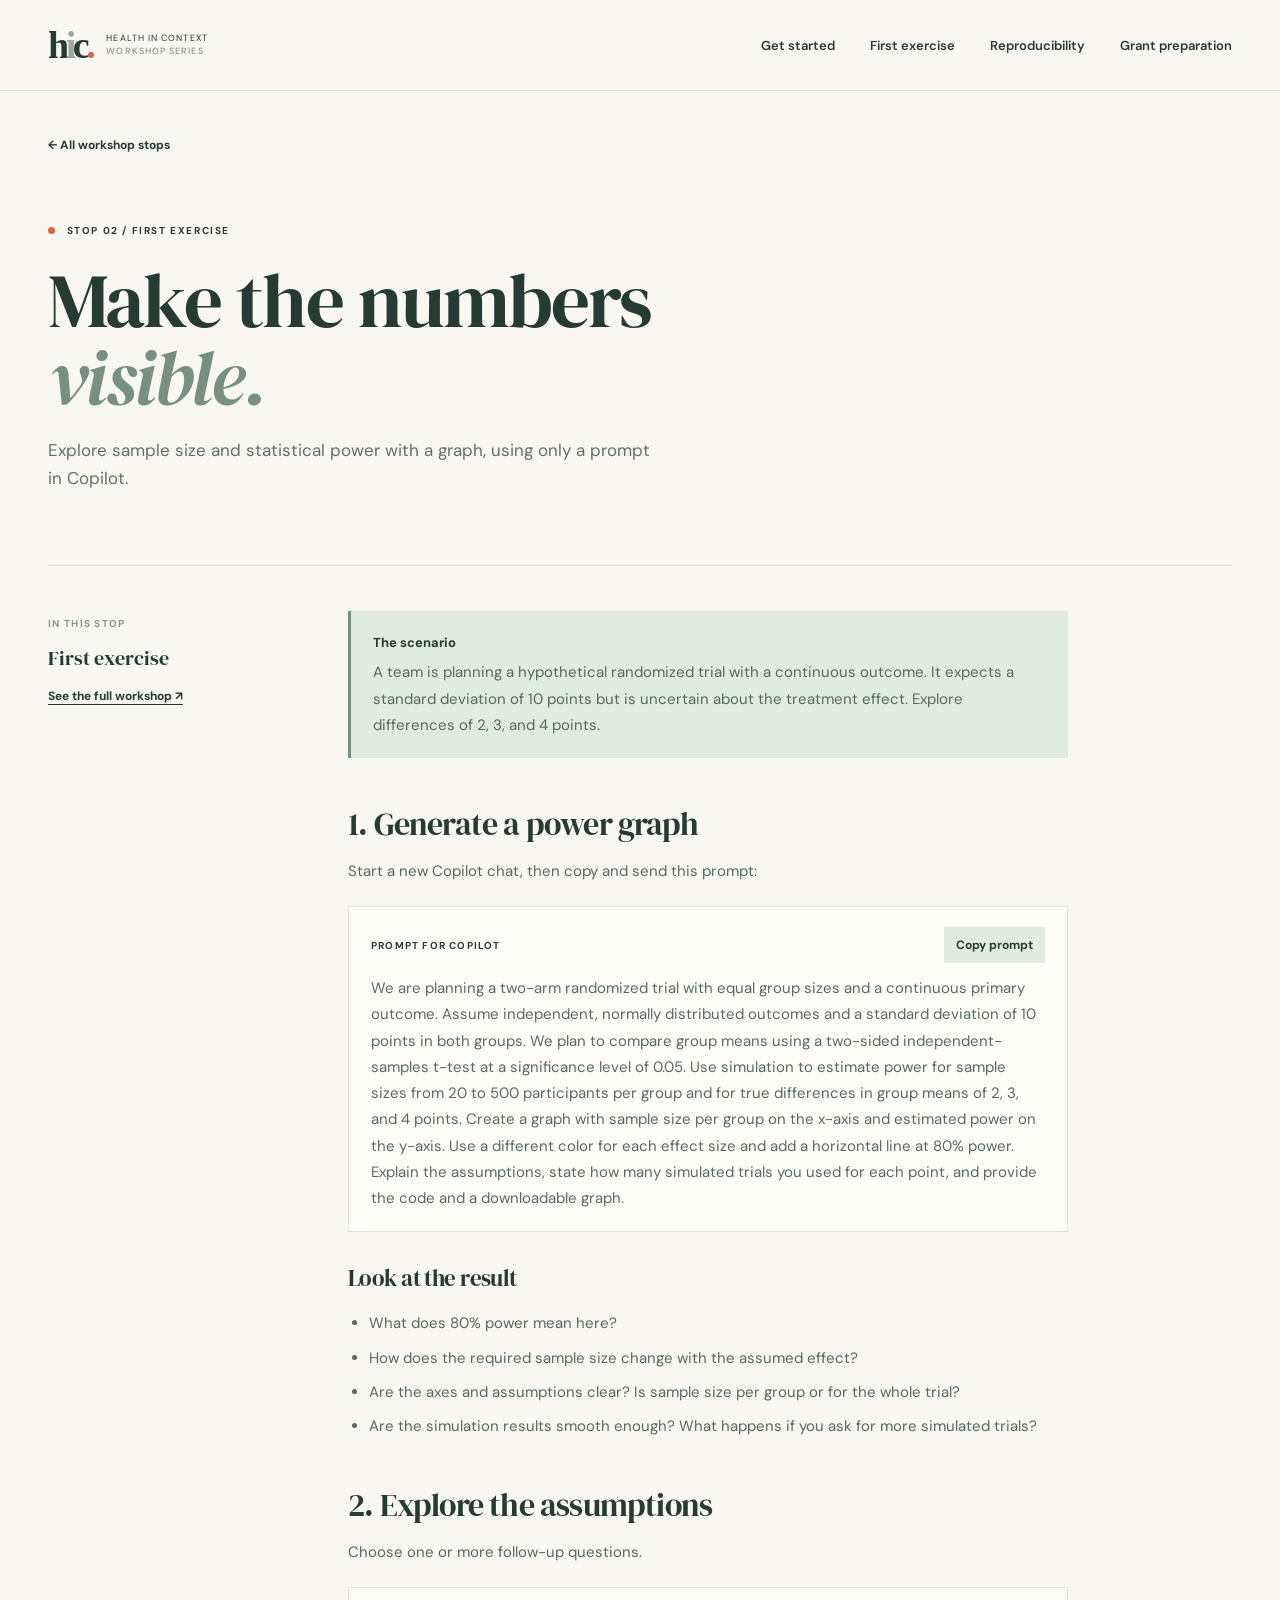
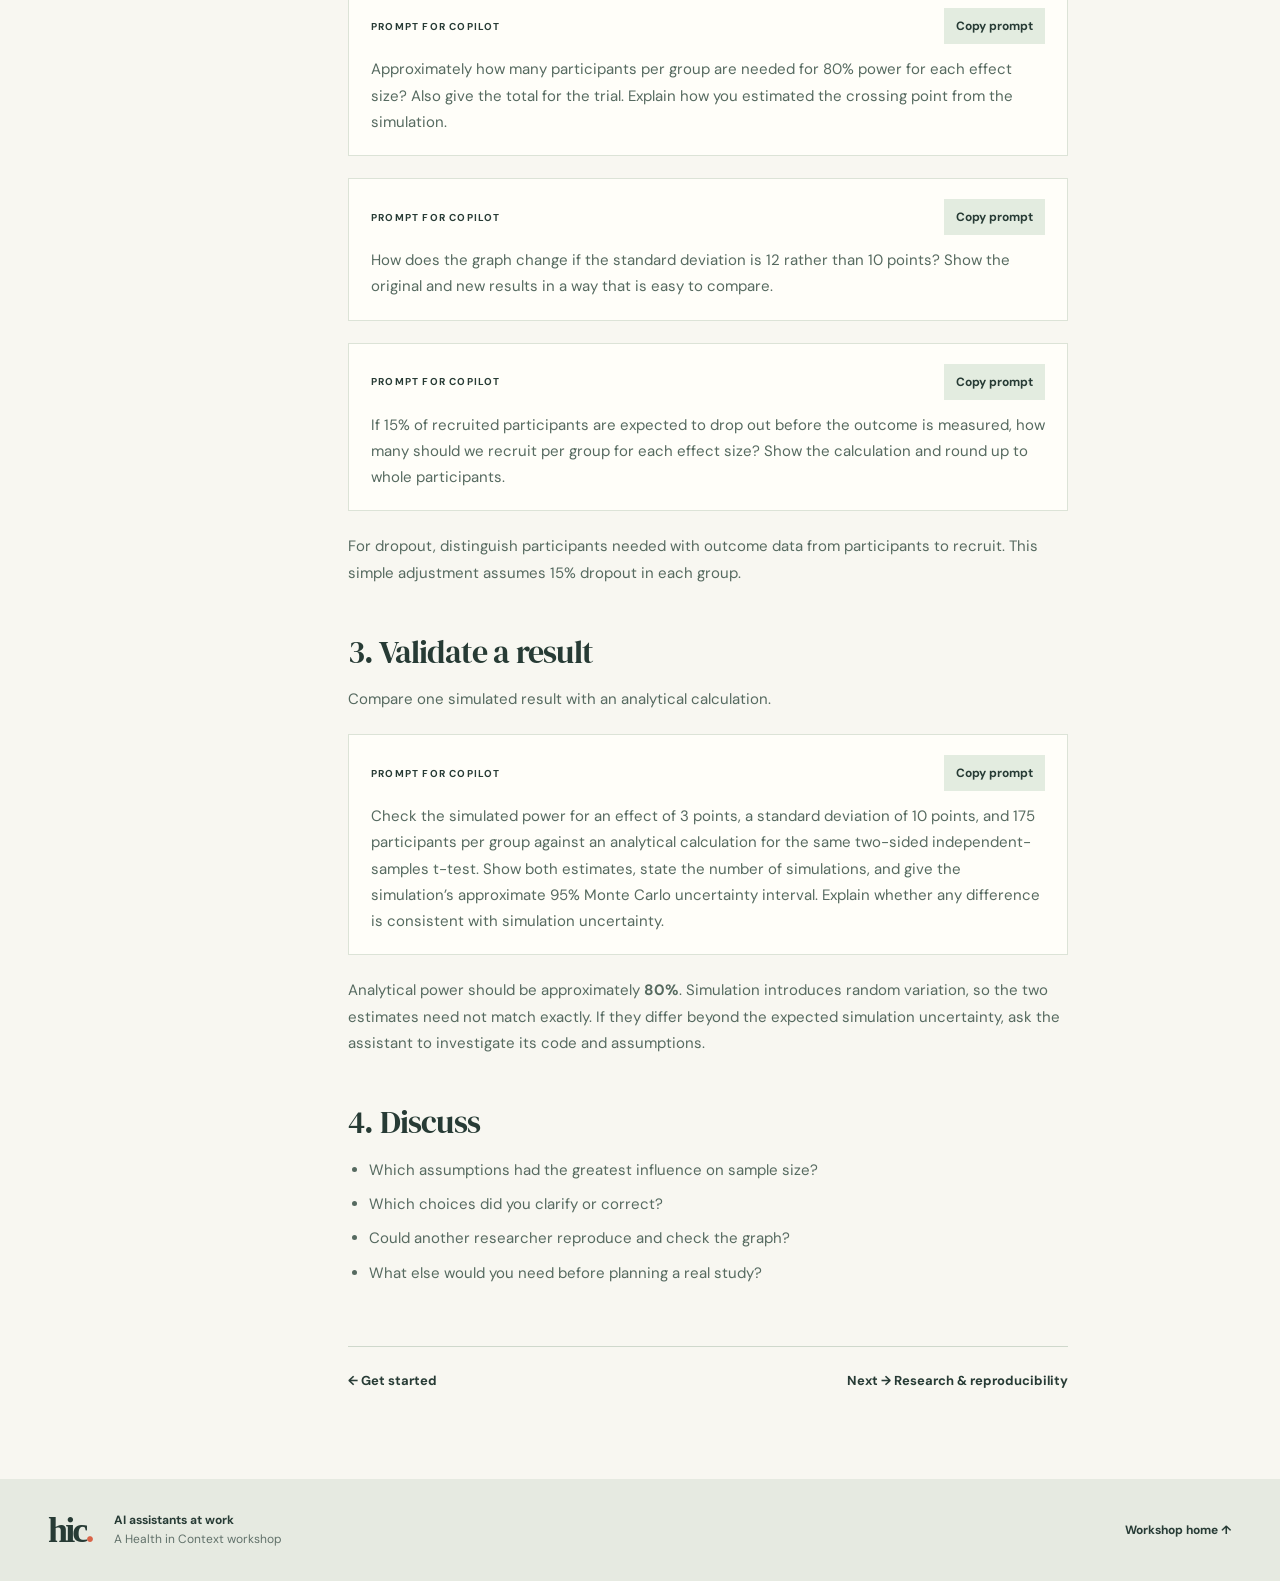
==== docs/first-exercise.html @ f4c0f3a9 "Add workshop participant website" ====
<!doctype html><html lang="en"><head><meta charset="utf-8"><meta name="viewport" content="width=device-width, initial-scale=1"><title>First exercise · AI assistants at work</title><link rel="stylesheet" href="style.css"><script src="script.js" defer></script></head><body>
<header class="topbar"><a class="brand" href="index.html"><span class="brand-mark">h<span>i</span>c<span class="brand-dot">.</span></span><span>HEALTH IN CONTEXT<br><b>WORKSHOP SERIES</b></span></a><nav aria-label="Workshop navigation"><a href="start.html">Get started</a><a href="first-exercise.html">First exercise</a><a href="reproducibility.html">Reproducibility</a><a href="grant.html">Grant preparation</a></nav></header>
<main class="page-main wrap"><a class="back-link" href="index.html#exercises">← All workshop stops</a><div class="page-hero"><p class="eyebrow"><span class="status-dot"></span> STOP 02 / FIRST EXERCISE</p><h1>Make the numbers<br><em>visible.</em></h1><p>Explore sample size and statistical power with a graph, using only a prompt in Copilot.</p></div><div class="page-layout"><aside class="page-aside"><span>IN THIS STOP</span><p>First exercise</p><a href="index.html#exercises">See the full workshop ↗</a></aside><div class="page-content"><div class="tip"><strong>The scenario</strong><p>A team is planning a hypothetical randomized trial with a continuous outcome. It expects a standard deviation of 10 points but is uncertain about the treatment effect. Explore differences of 2, 3, and 4 points.</p></div><h2>1. Generate a power graph</h2><p>Start a new Copilot chat, then copy and send this prompt:</p><div class="prompt-box"><div class="prompt-head"><span>PROMPT FOR COPILOT</span><button type="button" class="copy-prompt">Copy prompt</button></div><p class="prompt-text">We are planning a two-arm randomized trial with equal group sizes and a continuous primary outcome. Assume independent, normally distributed outcomes and a standard deviation of 10 points in both groups. We plan to compare group means using a two-sided independent-samples t-test at a significance level of 0.05. Use simulation to estimate power for sample sizes from 20 to 500 participants per group and for true differences in group means of 2, 3, and 4 points. Create a graph with sample size per group on the x-axis and estimated power on the y-axis. Use a different color for each effect size and add a horizontal line at 80% power. Explain the assumptions, state how many simulated trials you used for each point, and provide the code and a downloadable graph.</p><span class="copy-status sr-only" aria-live="polite"></span></div><h3>Look at the result</h3><ul><li>What does 80% power mean here?</li><li>How does the required sample size change with the assumed effect?</li><li>Are the axes and assumptions clear? Is sample size per group or for the whole trial?</li><li>Are the simulation results smooth enough? What happens if you ask for more simulated trials?</li></ul><h2>2. Explore the assumptions</h2><p>Choose one or more follow-up questions.</p><div class="prompt-box"><div class="prompt-head"><span>PROMPT FOR COPILOT</span><button type="button" class="copy-prompt">Copy prompt</button></div><p class="prompt-text">Approximately how many participants per group are needed for 80% power for each effect size? Also give the total for the trial. Explain how you estimated the crossing point from the simulation.</p><span class="copy-status sr-only" aria-live="polite"></span></div><div class="prompt-box"><div class="prompt-head"><span>PROMPT FOR COPILOT</span><button type="button" class="copy-prompt">Copy prompt</button></div><p class="prompt-text">How does the graph change if the standard deviation is 12 rather than 10 points? Show the original and new results in a way that is easy to compare.</p><span class="copy-status sr-only" aria-live="polite"></span></div><div class="prompt-box"><div class="prompt-head"><span>PROMPT FOR COPILOT</span><button type="button" class="copy-prompt">Copy prompt</button></div><p class="prompt-text">If 15% of recruited participants are expected to drop out before the outcome is measured, how many should we recruit per group for each effect size? Show the calculation and round up to whole participants.</p><span class="copy-status sr-only" aria-live="polite"></span></div><p>For dropout, distinguish participants needed with outcome data from participants to recruit. This simple adjustment assumes 15% dropout in each group.</p><h2>3. Validate a result</h2><p>Compare one simulated result with an analytical calculation.</p><div class="prompt-box"><div class="prompt-head"><span>PROMPT FOR COPILOT</span><button type="button" class="copy-prompt">Copy prompt</button></div><p class="prompt-text">Check the simulated power for an effect of 3 points, a standard deviation of 10 points, and 175 participants per group against an analytical calculation for the same two-sided independent-samples t-test. Show both estimates, state the number of simulations, and give the simulation’s approximate 95% Monte Carlo uncertainty interval. Explain whether any difference is consistent with simulation uncertainty.</p><span class="copy-status sr-only" aria-live="polite"></span></div><p>Analytical power should be approximately <strong>80%</strong>. Simulation introduces random variation, so the two estimates need not match exactly. If they differ beyond the expected simulation uncertainty, ask the assistant to investigate its code and assumptions.</p><h2>4. Discuss</h2><ul><li>Which assumptions had the greatest influence on sample size?</li><li>Which choices did you clarify or correct?</li><li>Could another researcher reproduce and check the graph?</li><li>What else would you need before planning a real study?</li></ul><nav class="page-navigation" aria-label="Workshop stops"><a href="start.html">← Get started</a><a href="reproducibility.html">Next → Research & reproducibility</a></nav></div></div></main><footer><div class="wrap footer-inner"><span class="footer-brand">hic<span>.</span></span><p>AI assistants at work<br><span>A Health in Context workshop</span></p><a href="index.html">Workshop home ↑</a></div></footer></body></html>
---- docs/style.css ----
@import url('https://fonts.googleapis.com/css2?family=DM+Sans:wght@400;500;600;700&family=DM+Serif+Display:ital@0;1&display=swap');
:root{--ink:#273b35;--paper:#f8f7f1;--accent:#d96448;--muted:#61716a}*{box-sizing:border-box}html{scroll-behavior:smooth}body{margin:0;background:var(--paper);color:var(--ink);font-family:'DM Sans',sans-serif;font-size:16px}a{color:inherit}h1,h2,h3,p{margin-top:0}h1,h2,h3{font-family:'DM Serif Display',Georgia,serif;font-weight:400;letter-spacing:-.025em}em{font-weight:400}h2{font-size:clamp(2.7rem,5vw,4.7rem);line-height:1.02;margin-bottom:0}.wrap{max-width:1280px;padding-left:48px;padding-right:48px;margin:auto}.topbar{height:91px;display:flex;align-items:center;justify-content:space-between;padding:0 48px;border-bottom:1px solid #e3e6dc;max-width:1440px;margin:auto}.brand{text-decoration:none;display:flex;align-items:center;gap:14px;font-size:9px;line-height:1.5;letter-spacing:.12em}.brand b{font-weight:500;color:#87918b}.brand-mark{font:bold 38px Georgia,serif;letter-spacing:-.09em}.brand-mark span:first-child{color:#98a999}.brand-dot,.footer-brand span{color:var(--accent)}nav{display:flex;align-items:center;gap:35px}nav a{text-decoration:none;font-size:13px;font-weight:600}nav .nav-action{background:var(--ink);color:white;padding:14px 18px;border-radius:3px}.nav-action span{margin-left:12px}.hero{min-height:585px;display:grid;grid-template-columns:1.05fr .95fr;align-items:center;gap:40px;padding-top:55px;padding-bottom:65px}.eyebrow{font-size:10px;font-weight:700;letter-spacing:.16em;margin-bottom:25px}.status-dot{display:inline-block;width:7px;height:7px;border-radius:50%;background:var(--accent);margin-right:8px}.hero h1{font-size:clamp(4rem,6.4vw,6.4rem);line-height:.99;margin-bottom:25px}.hero h1 em,.section-heading h2 em,.guide-title h2 em,.closing h2 em{color:#789081}.hero-description{max-width:470px;color:#62736b;line-height:1.75;font-size:16px}.hero-actions{display:flex;align-items:center;gap:27px;margin-top:32px}.button{text-decoration:none;display:inline-flex;gap:35px;align-items:center;padding:17px 21px;font-size:13px;font-weight:700;border-radius:3px}.primary{background:var(--accent);color:white}.text-link{font-size:13px;font-weight:700;text-decoration:none}.hero-art{height:430px;position:relative;background:#e5e9dd;border-radius:48% 48% 46% 46%;overflow:hidden}.art-orbit{position:absolute;border:1px solid #bdcabc;border-radius:50%;inset:35px}.orbit-two{inset:70px}.art-card{position:absolute;background:#fbfaf4;box-shadow:0 16px 30px #5167591c;border:1px solid #e2e7dc;border-radius:5px;padding:19px 22px}.art-card span{display:block;color:#a0a9a0;font-size:9px;font-weight:700;letter-spacing:.12em;margin-bottom:14px}.art-card b{font-size:15px}.card-top{width:235px;top:62px;left:14%;transform:rotate(-6deg)}.art-line{height:6px;background:#e9ece3;width:90%;margin-top:14px;border-radius:6px}.art-line.short{width:58%;margin-top:7px}.card-bottom{width:265px;bottom:48px;right:12%;transform:rotate(5deg)}.mini-chart{height:95px;margin-bottom:12px;border-bottom:1px solid #d5ddd3;position:relative;display:flex;justify-content:space-between}.mini-chart i{height:100%;border-left:1px solid #e8ece5}.mini-chart svg{position:absolute;inset:0;width:100%;height:100%}.art-spark{position:absolute;font-size:58px;color:var(--accent);right:19%;top:35px}.art-caption{position:absolute;left:9%;bottom:43px;font-size:9px;line-height:1.6;letter-spacing:.12em;font-weight:700;color:#768b7b}.journey{background:#30493f;color:#f6f6ee}.journey-inner{display:grid;grid-template-columns:1fr 1fr;gap:80px;padding-top:60px;padding-bottom:65px}.light{color:#b7cab9}.journey h2{font-size:3.5rem}.journey h2 em{color:#b7cab9}.journey-inner>div+div>p{font-size:17px;line-height:1.65;max-width:530px;color:#e0e8df}.steps{display:flex;gap:25px;border-top:1px solid #708378;padding-top:20px;margin-top:25px;flex-wrap:wrap}.steps span{font-size:11px;color:#e0e8df}.steps b{color:#e7a390;margin-right:6px}.exercises{padding-top:100px;padding-bottom:110px}.section-heading{display:flex;justify-content:space-between;align-items:end;gap:40px;margin-bottom:45px}.section-heading>p{max-width:370px;line-height:1.7;color:var(--muted);font-size:14px;margin-bottom:5px}.cards{display:grid;grid-template-columns:repeat(4,1fr);gap:14px}.topic-card{min-height:335px;padding:22px;text-decoration:none;display:flex;flex-direction:column;transition:transform .2s}.topic-card:hover{transform:translateY(-5px)}.card-cream{background:#ebe8d8}.card-peach{background:#f3dfd4}.card-green{background:#dce8d9}.card-blue{background:#dbe7e6}.card-meta{display:flex;justify-content:space-between;font-size:9px;font-weight:700;letter-spacing:.11em}.card-icon{font-size:37px;color:#d2694d;margin-top:32px;height:47px}.topic-card h3{font-size:31px;line-height:1.05;margin:12px 0}.topic-card p{font-size:13px;line-height:1.6;color:#52645c;max-width:215px}.card-link{font-size:12px;font-weight:700;margin-top:auto;padding-top:16px;border-top:1px solid #859c8b70;display:flex;justify-content:space-between}.guide{background:#efefe7;padding:95px 0}.guide-title{margin-bottom:55px}.guide-title>p:last-child{color:var(--muted);line-height:1.7;margin-top:18px}.guide-row{display:grid;grid-template-columns:1fr 2fr;gap:40px;border-top:1px solid #cfd8cc;padding:38px 0;scroll-margin-top:20px}.row-number{font:36px 'DM Serif Display',Georgia,serif;color:#d16d50}.row-number span{font:700 10px 'DM Sans',sans-serif;letter-spacing:.13em;color:#74837b;margin-left:15px}.guide-row h3{font-size:30px;margin-bottom:12px}.guide-row p{max-width:710px;line-height:1.7;color:#566a60;font-size:15px}.inline-action{font-size:13px;font-weight:700;text-underline-offset:5px}.prompt-box{background:#fffef9;border:1px solid #dce3d7;padding:20px 22px;margin:22px 0}.prompt-head{display:flex;justify-content:space-between;align-items:center;gap:10px;margin-bottom:12px}.prompt-head span{font-size:10px;letter-spacing:.12em;font-weight:700}.prompt-head button{font:700 12px 'DM Sans',sans-serif;color:var(--ink);background:#e3ece0;border:0;padding:10px 12px;cursor:pointer}.prompt-box p{font-size:13px;line-height:1.7;margin:0}.note{font-size:12px!important;margin:20px 0 0}.closing{padding-top:100px;padding-bottom:100px;display:grid;grid-template-columns:auto 1.3fr 1fr auto;align-items:center;gap:35px}.closing-star{font-size:65px;color:var(--accent)}.closing h2{font-size:3.2rem}.closing>p{color:var(--muted);font-size:14px;line-height:1.7;max-width:300px;margin:0}.dark{background:var(--ink);color:white;white-space:nowrap}footer{background:#e6eae1}.footer-inner{display:flex;align-items:center;gap:22px;padding-top:30px;padding-bottom:30px}.footer-brand{font:bold 36px Georgia,serif;letter-spacing:-.08em}.footer-inner p{font-size:12px;font-weight:700;line-height:1.6;margin:0}.footer-inner p span{font-weight:400;color:var(--muted)}.footer-inner>a{margin-left:auto;font-size:12px;font-weight:700;text-decoration:none}.sr-only{position:absolute;width:1px;height:1px;padding:0;margin:-1px;overflow:hidden;clip:rect(0,0,0,0);white-space:nowrap;border:0}a:focus-visible,button:focus-visible{outline:3px solid #bd5138;outline-offset:4px}@media(max-width:900px){.hero{grid-template-columns:1fr 1fr}.cards{grid-template-columns:repeat(2,1fr)}.closing{grid-template-columns:auto 1fr 1fr}.closing .button{grid-column:2}.hero-art{height:370px}.journey-inner{gap:30px}}@media(max-width:650px){.wrap{padding-left:22px;padding-right:22px}.topbar{padding:0 22px;height:75px}nav{gap:12px}nav a:not(.nav-action){display:none}.hero{grid-template-columns:1fr;padding-top:55px;gap:35px}.hero h1{font-size:3.7rem}.hero-art{height:330px}.journey-inner{grid-template-columns:1fr;gap:25px}.journey h2{font-size:3rem}.section-heading{display:block}.section-heading>p{margin-top:20px}.exercises{padding-top:75px;padding-bottom:75px}.cards{grid-template-columns:1fr 1fr}.topic-card{padding:17px;min-height:300px}.topic-card h3{font-size:25px}.guide{padding:70px 0}.guide-row{grid-template-columns:1fr;gap:15px}.closing{grid-template-columns:auto 1fr;padding-top:70px;padding-bottom:70px}.closing>p,.closing .button{grid-column:2}.footer-inner{flex-wrap:wrap}.footer-inner>a{margin-left:0;width:100%}}
.page-main{padding-top:42px;padding-bottom:90px}.back-link{font-size:12px;font-weight:700;text-decoration:none}.page-hero{padding:70px 0 55px;max-width:850px}.page-hero h1{font-size:clamp(3.7rem,6vw,6rem);line-height:1;margin-bottom:20px}.page-hero h1 em{color:#789081}.page-hero>p:last-child{font-size:17px;line-height:1.7;color:var(--muted);max-width:620px}.page-layout{display:grid;grid-template-columns:220px minmax(0,720px);gap:80px;border-top:1px solid #d6ded3;padding-top:45px}.page-aside span{font-size:10px;font-weight:700;letter-spacing:.13em;color:#87978b}.page-aside p{font-family:'DM Serif Display',Georgia,serif;font-size:20px;margin:12px 0}.page-aside a{font-size:12px;font-weight:700;text-underline-offset:4px}.page-content h2{font-size:32px;line-height:1.15;margin:48px 0 15px}.page-content h2:first-child{margin-top:0}.page-content h3{font-size:23px;margin:30px 0 10px}.page-content p,.page-content li{color:#566a60;font-size:15px;line-height:1.75}.page-content li{margin-bottom:8px}.page-content ul{padding-left:21px}.tip{background:#e1ebe0;border-left:3px solid #789081;padding:20px 22px;margin:0 0 30px}.tip strong{font-size:13px}.tip p{margin:7px 0 0}.downloads{display:grid;gap:9px;margin:24px 0}.download{display:flex;justify-content:space-between;align-items:center;gap:15px;padding:17px 19px;background:#fffef9;border:1px solid #dce3d7;text-decoration:none}.download:hover{border-color:#789081}.download strong{display:block;font-size:14px}.download small{display:block;margin-top:5px;font-size:12px;color:#6d7b72}.download>span:last-child{font-size:20px;color:#d16d50}.page-navigation{display:flex;justify-content:space-between;gap:20px;border-top:1px solid #cfd8cc;padding-top:25px;margin-top:60px}.page-navigation a{font-size:13px;font-weight:700;text-decoration:none}.page-content code{background:#e8ece4;padding:2px 4px}@media(max-width:650px){.page-hero{padding:55px 0 40px}.page-hero h1{font-size:3.5rem}.page-layout{grid-template-columns:1fr;gap:28px}.page-aside{border-bottom:1px solid #d6ded3;padding-bottom:20px}.page-main{padding-bottom:65px}}
@media(max-width:650px){.topbar{height:auto;min-height:75px;flex-wrap:wrap;gap:12px;padding-top:16px;padding-bottom:14px}.topbar nav{width:100%;display:flex;gap:15px;overflow-x:auto;padding-bottom:3px}.topbar nav a:not(.nav-action){display:block;white-space:nowrap;font-size:12px}.hero{padding-bottom:45px}.exercises{padding-top:40px}}
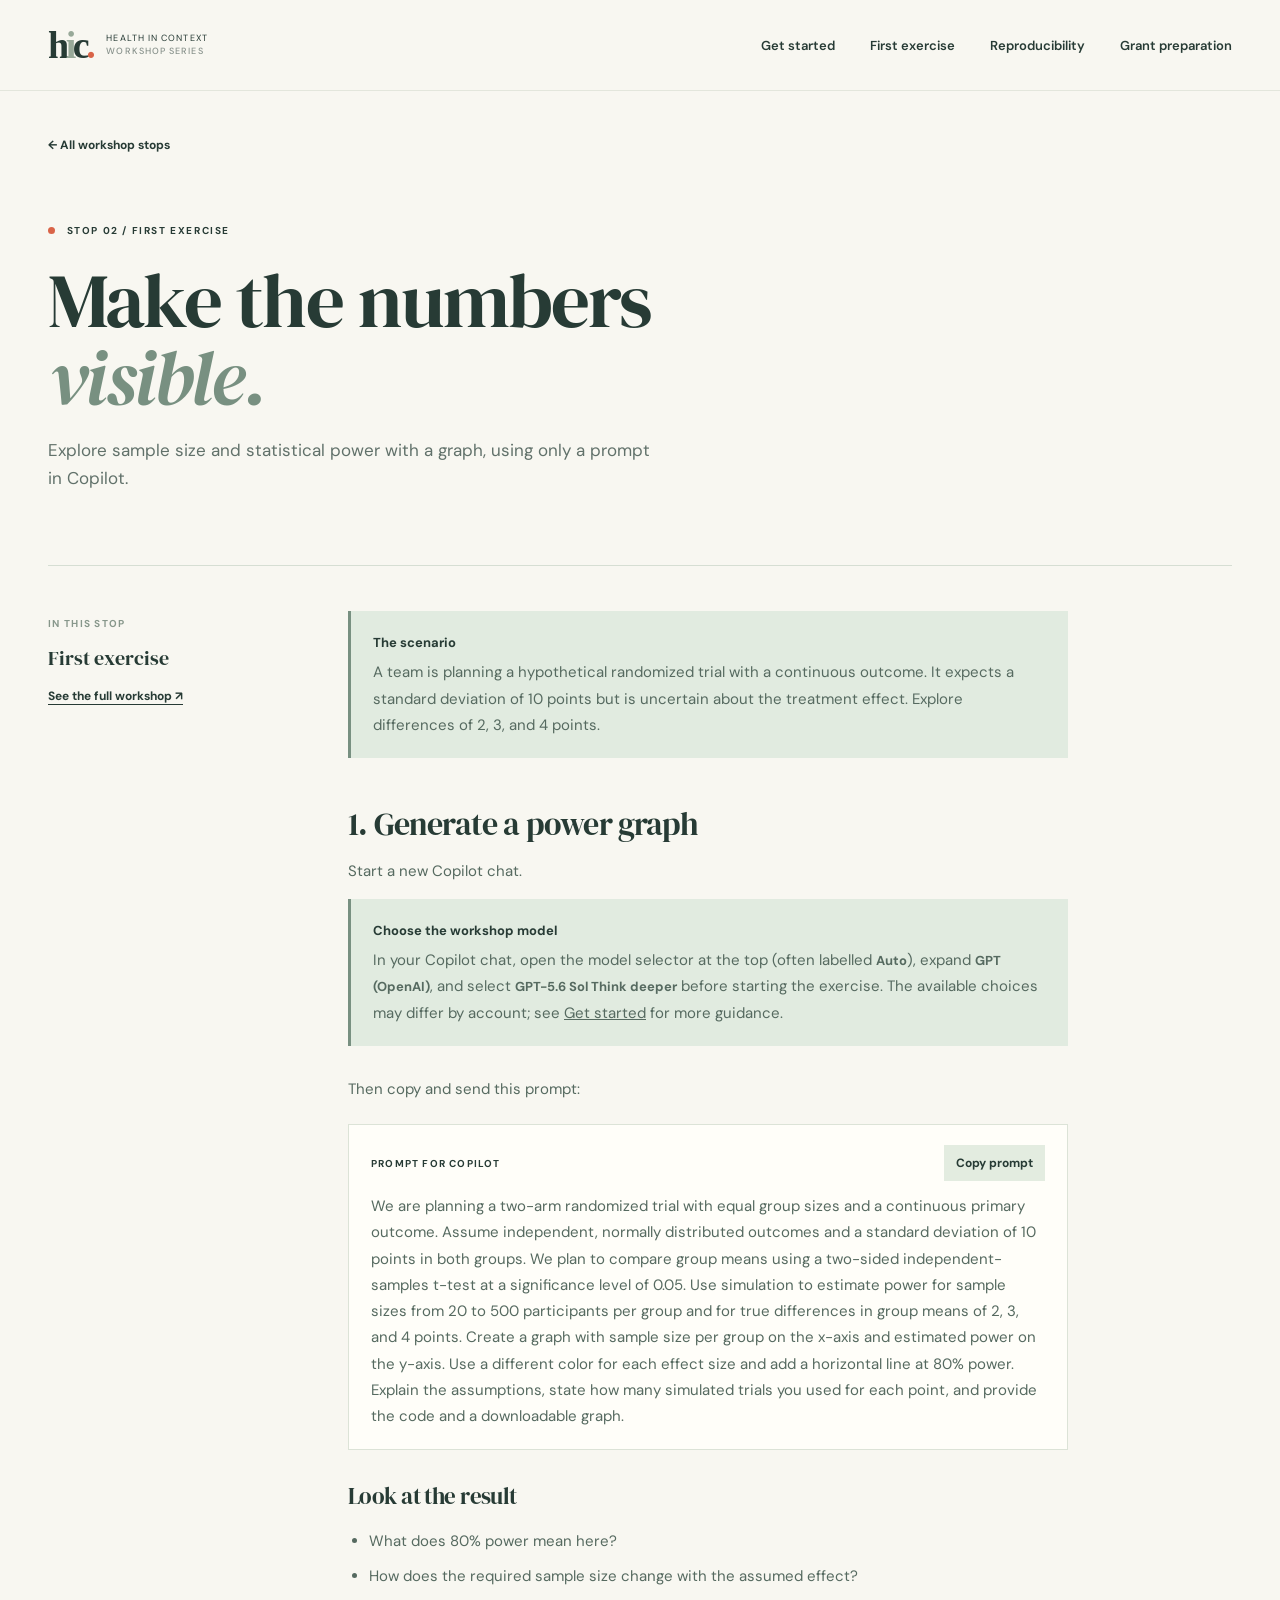
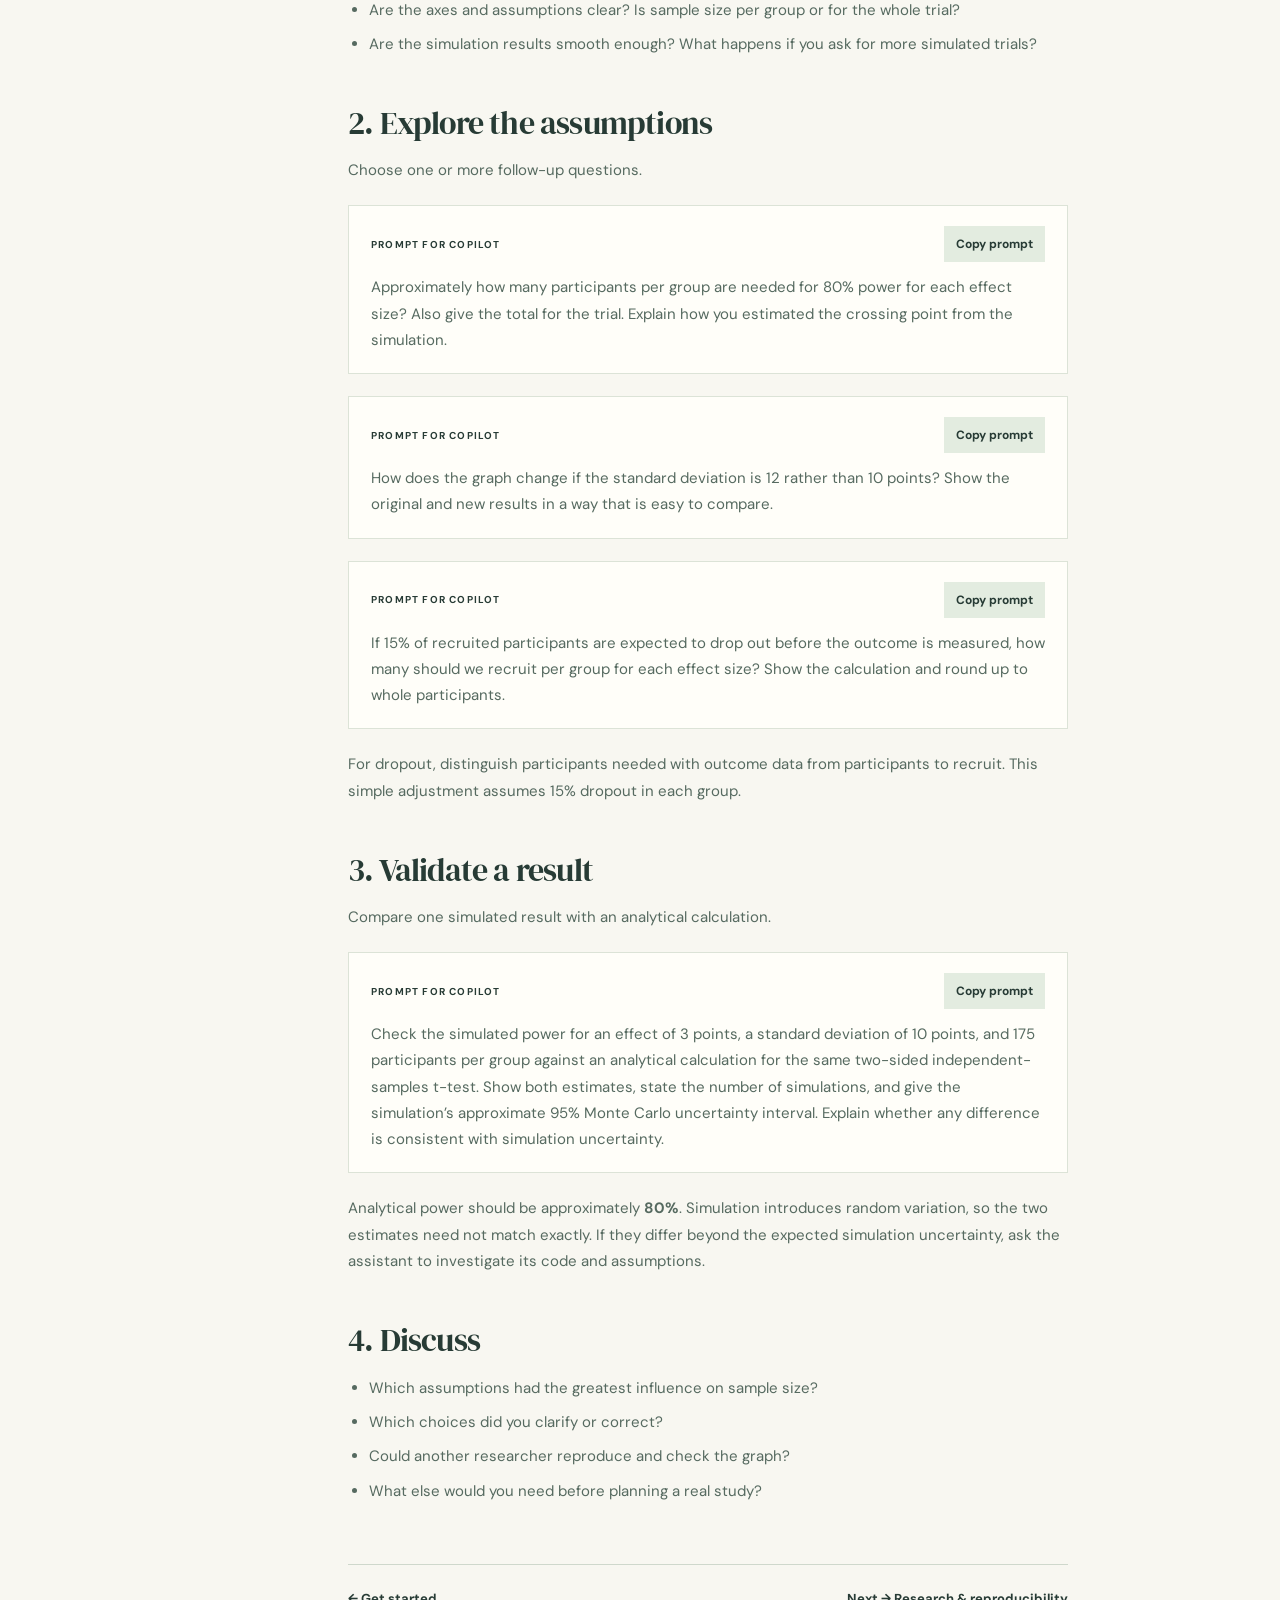
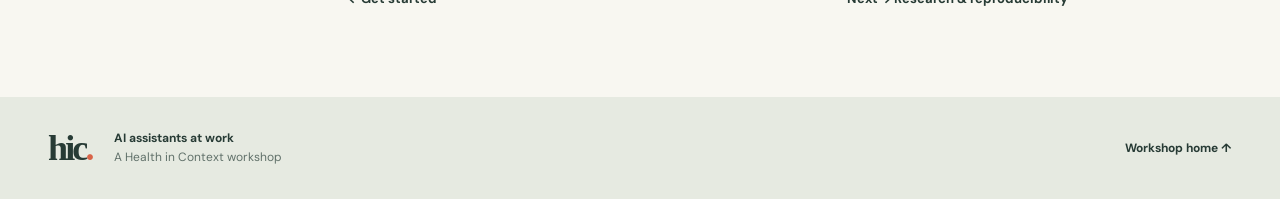
==== commit 10664a6d: "Remind participants to select workshop model" ====
--- a/docs/first-exercise.html
+++ b/docs/first-exercise.html
@@ -1,3 +1,3 @@
 <!doctype html><html lang="en"><head><meta charset="utf-8"><meta name="viewport" content="width=device-width, initial-scale=1"><title>First exercise · AI assistants at work</title><link rel="stylesheet" href="style.css"><script src="script.js" defer></script></head><body>
 <header class="topbar"><a class="brand" href="index.html"><span class="brand-mark">h<span>i</span>c<span class="brand-dot">.</span></span><span>HEALTH IN CONTEXT<br><b>WORKSHOP SERIES</b></span></a><nav aria-label="Workshop navigation"><a href="start.html">Get started</a><a href="first-exercise.html">First exercise</a><a href="reproducibility.html">Reproducibility</a><a href="grant.html">Grant preparation</a></nav></header>
-<main class="page-main wrap"><a class="back-link" href="index.html#exercises">← All workshop stops</a><div class="page-hero"><p class="eyebrow"><span class="status-dot"></span> STOP 02 / FIRST EXERCISE</p><h1>Make the numbers<br><em>visible.</em></h1><p>Explore sample size and statistical power with a graph, using only a prompt in Copilot.</p></div><div class="page-layout"><aside class="page-aside"><span>IN THIS STOP</span><p>First exercise</p><a href="index.html#exercises">See the full workshop ↗</a></aside><div class="page-content"><div class="tip"><strong>The scenario</strong><p>A team is planning a hypothetical randomized trial with a continuous outcome. It expects a standard deviation of 10 points but is uncertain about the treatment effect. Explore differences of 2, 3, and 4 points.</p></div><h2>1. Generate a power graph</h2><p>Start a new Copilot chat, then copy and send this prompt:</p><div class="prompt-box"><div class="prompt-head"><span>PROMPT FOR COPILOT</span><button type="button" class="copy-prompt">Copy prompt</button></div><p class="prompt-text">We are planning a two-arm randomized trial with equal group sizes and a continuous primary outcome. Assume independent, normally distributed outcomes and a standard deviation of 10 points in both groups. We plan to compare group means using a two-sided independent-samples t-test at a significance level of 0.05. Use simulation to estimate power for sample sizes from 20 to 500 participants per group and for true differences in group means of 2, 3, and 4 points. Create a graph with sample size per group on the x-axis and estimated power on the y-axis. Use a different color for each effect size and add a horizontal line at 80% power. Explain the assumptions, state how many simulated trials you used for each point, and provide the code and a downloadable graph.</p><span class="copy-status sr-only" aria-live="polite"></span></div><h3>Look at the result</h3><ul><li>What does 80% power mean here?</li><li>How does the required sample size change with the assumed effect?</li><li>Are the axes and assumptions clear? Is sample size per group or for the whole trial?</li><li>Are the simulation results smooth enough? What happens if you ask for more simulated trials?</li></ul><h2>2. Explore the assumptions</h2><p>Choose one or more follow-up questions.</p><div class="prompt-box"><div class="prompt-head"><span>PROMPT FOR COPILOT</span><button type="button" class="copy-prompt">Copy prompt</button></div><p class="prompt-text">Approximately how many participants per group are needed for 80% power for each effect size? Also give the total for the trial. Explain how you estimated the crossing point from the simulation.</p><span class="copy-status sr-only" aria-live="polite"></span></div><div class="prompt-box"><div class="prompt-head"><span>PROMPT FOR COPILOT</span><button type="button" class="copy-prompt">Copy prompt</button></div><p class="prompt-text">How does the graph change if the standard deviation is 12 rather than 10 points? Show the original and new results in a way that is easy to compare.</p><span class="copy-status sr-only" aria-live="polite"></span></div><div class="prompt-box"><div class="prompt-head"><span>PROMPT FOR COPILOT</span><button type="button" class="copy-prompt">Copy prompt</button></div><p class="prompt-text">If 15% of recruited participants are expected to drop out before the outcome is measured, how many should we recruit per group for each effect size? Show the calculation and round up to whole participants.</p><span class="copy-status sr-only" aria-live="polite"></span></div><p>For dropout, distinguish participants needed with outcome data from participants to recruit. This simple adjustment assumes 15% dropout in each group.</p><h2>3. Validate a result</h2><p>Compare one simulated result with an analytical calculation.</p><div class="prompt-box"><div class="prompt-head"><span>PROMPT FOR COPILOT</span><button type="button" class="copy-prompt">Copy prompt</button></div><p class="prompt-text">Check the simulated power for an effect of 3 points, a standard deviation of 10 points, and 175 participants per group against an analytical calculation for the same two-sided independent-samples t-test. Show both estimates, state the number of simulations, and give the simulation’s approximate 95% Monte Carlo uncertainty interval. Explain whether any difference is consistent with simulation uncertainty.</p><span class="copy-status sr-only" aria-live="polite"></span></div><p>Analytical power should be approximately <strong>80%</strong>. Simulation introduces random variation, so the two estimates need not match exactly. If they differ beyond the expected simulation uncertainty, ask the assistant to investigate its code and assumptions.</p><h2>4. Discuss</h2><ul><li>Which assumptions had the greatest influence on sample size?</li><li>Which choices did you clarify or correct?</li><li>Could another researcher reproduce and check the graph?</li><li>What else would you need before planning a real study?</li></ul><nav class="page-navigation" aria-label="Workshop stops"><a href="start.html">← Get started</a><a href="reproducibility.html">Next → Research & reproducibility</a></nav></div></div></main><footer><div class="wrap footer-inner"><span class="footer-brand">hic<span>.</span></span><p>AI assistants at work<br><span>A Health in Context workshop</span></p><a href="index.html">Workshop home ↑</a></div></footer></body></html>+<main class="page-main wrap"><a class="back-link" href="index.html#exercises">← All workshop stops</a><div class="page-hero"><p class="eyebrow"><span class="status-dot"></span> STOP 02 / FIRST EXERCISE</p><h1>Make the numbers<br><em>visible.</em></h1><p>Explore sample size and statistical power with a graph, using only a prompt in Copilot.</p></div><div class="page-layout"><aside class="page-aside"><span>IN THIS STOP</span><p>First exercise</p><a href="index.html#exercises">See the full workshop ↗</a></aside><div class="page-content"><div class="tip"><strong>The scenario</strong><p>A team is planning a hypothetical randomized trial with a continuous outcome. It expects a standard deviation of 10 points but is uncertain about the treatment effect. Explore differences of 2, 3, and 4 points.</p></div><h2>1. Generate a power graph</h2><p>Start a new Copilot chat.</p><div class="tip"><strong>Choose the workshop model</strong><p>In your Copilot chat, open the model selector at the top (often labelled <strong>Auto</strong>), expand <strong>GPT (OpenAI)</strong>, and select <strong>GPT-5.6 Sol Think deeper</strong> before starting the exercise. The available choices may differ by account; see <a href="start.html">Get started</a> for more guidance.</p></div><p>Then copy and send this prompt:</p><div class="prompt-box"><div class="prompt-head"><span>PROMPT FOR COPILOT</span><button type="button" class="copy-prompt">Copy prompt</button></div><p class="prompt-text">We are planning a two-arm randomized trial with equal group sizes and a continuous primary outcome. Assume independent, normally distributed outcomes and a standard deviation of 10 points in both groups. We plan to compare group means using a two-sided independent-samples t-test at a significance level of 0.05. Use simulation to estimate power for sample sizes from 20 to 500 participants per group and for true differences in group means of 2, 3, and 4 points. Create a graph with sample size per group on the x-axis and estimated power on the y-axis. Use a different color for each effect size and add a horizontal line at 80% power. Explain the assumptions, state how many simulated trials you used for each point, and provide the code and a downloadable graph.</p><span class="copy-status sr-only" aria-live="polite"></span></div><h3>Look at the result</h3><ul><li>What does 80% power mean here?</li><li>How does the required sample size change with the assumed effect?</li><li>Are the axes and assumptions clear? Is sample size per group or for the whole trial?</li><li>Are the simulation results smooth enough? What happens if you ask for more simulated trials?</li></ul><h2>2. Explore the assumptions</h2><p>Choose one or more follow-up questions.</p><div class="prompt-box"><div class="prompt-head"><span>PROMPT FOR COPILOT</span><button type="button" class="copy-prompt">Copy prompt</button></div><p class="prompt-text">Approximately how many participants per group are needed for 80% power for each effect size? Also give the total for the trial. Explain how you estimated the crossing point from the simulation.</p><span class="copy-status sr-only" aria-live="polite"></span></div><div class="prompt-box"><div class="prompt-head"><span>PROMPT FOR COPILOT</span><button type="button" class="copy-prompt">Copy prompt</button></div><p class="prompt-text">How does the graph change if the standard deviation is 12 rather than 10 points? Show the original and new results in a way that is easy to compare.</p><span class="copy-status sr-only" aria-live="polite"></span></div><div class="prompt-box"><div class="prompt-head"><span>PROMPT FOR COPILOT</span><button type="button" class="copy-prompt">Copy prompt</button></div><p class="prompt-text">If 15% of recruited participants are expected to drop out before the outcome is measured, how many should we recruit per group for each effect size? Show the calculation and round up to whole participants.</p><span class="copy-status sr-only" aria-live="polite"></span></div><p>For dropout, distinguish participants needed with outcome data from participants to recruit. This simple adjustment assumes 15% dropout in each group.</p><h2>3. Validate a result</h2><p>Compare one simulated result with an analytical calculation.</p><div class="prompt-box"><div class="prompt-head"><span>PROMPT FOR COPILOT</span><button type="button" class="copy-prompt">Copy prompt</button></div><p class="prompt-text">Check the simulated power for an effect of 3 points, a standard deviation of 10 points, and 175 participants per group against an analytical calculation for the same two-sided independent-samples t-test. Show both estimates, state the number of simulations, and give the simulation’s approximate 95% Monte Carlo uncertainty interval. Explain whether any difference is consistent with simulation uncertainty.</p><span class="copy-status sr-only" aria-live="polite"></span></div><p>Analytical power should be approximately <strong>80%</strong>. Simulation introduces random variation, so the two estimates need not match exactly. If they differ beyond the expected simulation uncertainty, ask the assistant to investigate its code and assumptions.</p><h2>4. Discuss</h2><ul><li>Which assumptions had the greatest influence on sample size?</li><li>Which choices did you clarify or correct?</li><li>Could another researcher reproduce and check the graph?</li><li>What else would you need before planning a real study?</li></ul><nav class="page-navigation" aria-label="Workshop stops"><a href="start.html">← Get started</a><a href="reproducibility.html">Next → Research & reproducibility</a></nav></div></div></main><footer><div class="wrap footer-inner"><span class="footer-brand">hic<span>.</span></span><p>AI assistants at work<br><span>A Health in Context workshop</span></p><a href="index.html">Workshop home ↑</a></div></footer></body></html>
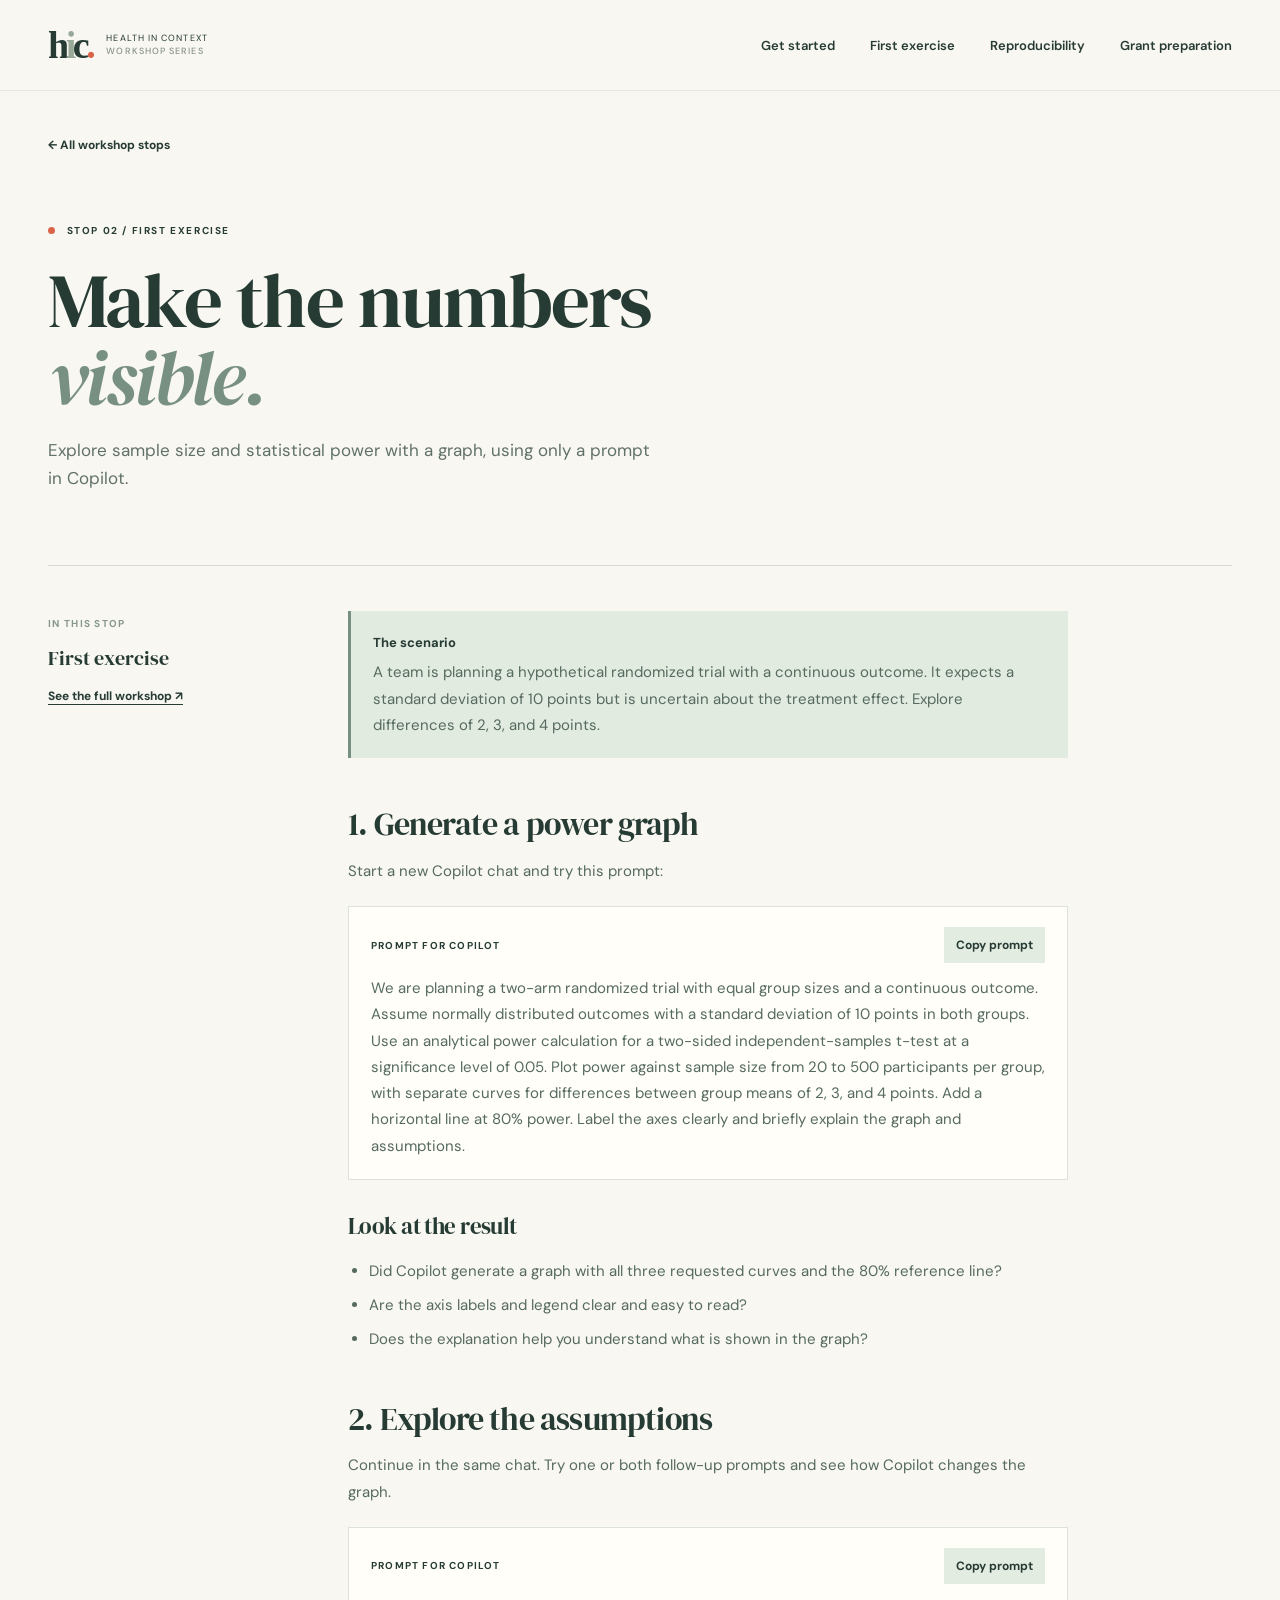
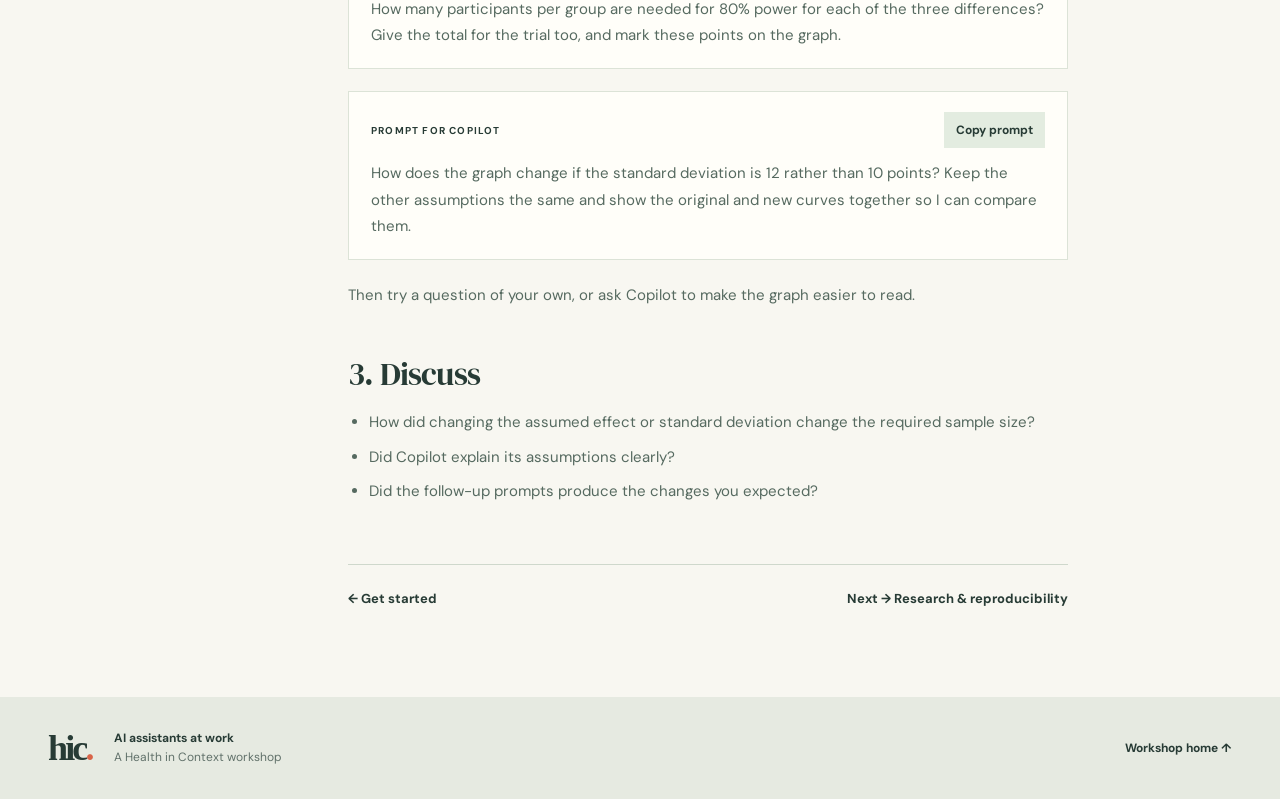
==== commit dda85af5: "Simplify introductory exercise and align workshop guidance" ====
--- a/docs/first-exercise.html
+++ b/docs/first-exercise.html
@@ -1,3 +1,3 @@
 <!doctype html><html lang="en"><head><meta charset="utf-8"><meta name="viewport" content="width=device-width, initial-scale=1"><title>First exercise · AI assistants at work</title><link rel="stylesheet" href="style.css"><script src="script.js" defer></script></head><body>
 <header class="topbar"><a class="brand" href="index.html"><span class="brand-mark">h<span>i</span>c<span class="brand-dot">.</span></span><span>HEALTH IN CONTEXT<br><b>WORKSHOP SERIES</b></span></a><nav aria-label="Workshop navigation"><a href="start.html">Get started</a><a href="first-exercise.html">First exercise</a><a href="reproducibility.html">Reproducibility</a><a href="grant.html">Grant preparation</a></nav></header>
-<main class="page-main wrap"><a class="back-link" href="index.html#exercises">← All workshop stops</a><div class="page-hero"><p class="eyebrow"><span class="status-dot"></span> STOP 02 / FIRST EXERCISE</p><h1>Make the numbers<br><em>visible.</em></h1><p>Explore sample size and statistical power with a graph, using only a prompt in Copilot.</p></div><div class="page-layout"><aside class="page-aside"><span>IN THIS STOP</span><p>First exercise</p><a href="index.html#exercises">See the full workshop ↗</a></aside><div class="page-content"><div class="tip"><strong>The scenario</strong><p>A team is planning a hypothetical randomized trial with a continuous outcome. It expects a standard deviation of 10 points but is uncertain about the treatment effect. Explore differences of 2, 3, and 4 points.</p></div><h2>1. Generate a power graph</h2><p>Start a new Copilot chat.</p><div class="tip"><strong>Choose the workshop model</strong><p>In your Copilot chat, open the model selector at the top (often labelled <strong>Auto</strong>), expand <strong>GPT (OpenAI)</strong>, and select <strong>GPT-5.6 Sol Think deeper</strong> before starting the exercise. The available choices may differ by account; see <a href="start.html">Get started</a> for more guidance.</p></div><p>Then copy and send this prompt:</p><div class="prompt-box"><div class="prompt-head"><span>PROMPT FOR COPILOT</span><button type="button" class="copy-prompt">Copy prompt</button></div><p class="prompt-text">We are planning a two-arm randomized trial with equal group sizes and a continuous primary outcome. Assume independent, normally distributed outcomes and a standard deviation of 10 points in both groups. We plan to compare group means using a two-sided independent-samples t-test at a significance level of 0.05. Use simulation to estimate power for sample sizes from 20 to 500 participants per group and for true differences in group means of 2, 3, and 4 points. Create a graph with sample size per group on the x-axis and estimated power on the y-axis. Use a different color for each effect size and add a horizontal line at 80% power. Explain the assumptions, state how many simulated trials you used for each point, and provide the code and a downloadable graph.</p><span class="copy-status sr-only" aria-live="polite"></span></div><h3>Look at the result</h3><ul><li>What does 80% power mean here?</li><li>How does the required sample size change with the assumed effect?</li><li>Are the axes and assumptions clear? Is sample size per group or for the whole trial?</li><li>Are the simulation results smooth enough? What happens if you ask for more simulated trials?</li></ul><h2>2. Explore the assumptions</h2><p>Choose one or more follow-up questions.</p><div class="prompt-box"><div class="prompt-head"><span>PROMPT FOR COPILOT</span><button type="button" class="copy-prompt">Copy prompt</button></div><p class="prompt-text">Approximately how many participants per group are needed for 80% power for each effect size? Also give the total for the trial. Explain how you estimated the crossing point from the simulation.</p><span class="copy-status sr-only" aria-live="polite"></span></div><div class="prompt-box"><div class="prompt-head"><span>PROMPT FOR COPILOT</span><button type="button" class="copy-prompt">Copy prompt</button></div><p class="prompt-text">How does the graph change if the standard deviation is 12 rather than 10 points? Show the original and new results in a way that is easy to compare.</p><span class="copy-status sr-only" aria-live="polite"></span></div><div class="prompt-box"><div class="prompt-head"><span>PROMPT FOR COPILOT</span><button type="button" class="copy-prompt">Copy prompt</button></div><p class="prompt-text">If 15% of recruited participants are expected to drop out before the outcome is measured, how many should we recruit per group for each effect size? Show the calculation and round up to whole participants.</p><span class="copy-status sr-only" aria-live="polite"></span></div><p>For dropout, distinguish participants needed with outcome data from participants to recruit. This simple adjustment assumes 15% dropout in each group.</p><h2>3. Validate a result</h2><p>Compare one simulated result with an analytical calculation.</p><div class="prompt-box"><div class="prompt-head"><span>PROMPT FOR COPILOT</span><button type="button" class="copy-prompt">Copy prompt</button></div><p class="prompt-text">Check the simulated power for an effect of 3 points, a standard deviation of 10 points, and 175 participants per group against an analytical calculation for the same two-sided independent-samples t-test. Show both estimates, state the number of simulations, and give the simulation’s approximate 95% Monte Carlo uncertainty interval. Explain whether any difference is consistent with simulation uncertainty.</p><span class="copy-status sr-only" aria-live="polite"></span></div><p>Analytical power should be approximately <strong>80%</strong>. Simulation introduces random variation, so the two estimates need not match exactly. If they differ beyond the expected simulation uncertainty, ask the assistant to investigate its code and assumptions.</p><h2>4. Discuss</h2><ul><li>Which assumptions had the greatest influence on sample size?</li><li>Which choices did you clarify or correct?</li><li>Could another researcher reproduce and check the graph?</li><li>What else would you need before planning a real study?</li></ul><nav class="page-navigation" aria-label="Workshop stops"><a href="start.html">← Get started</a><a href="reproducibility.html">Next → Research & reproducibility</a></nav></div></div></main><footer><div class="wrap footer-inner"><span class="footer-brand">hic<span>.</span></span><p>AI assistants at work<br><span>A Health in Context workshop</span></p><a href="index.html">Workshop home ↑</a></div></footer></body></html>+<main class="page-main wrap"><a class="back-link" href="index.html#exercises">← All workshop stops</a><div class="page-hero"><p class="eyebrow"><span class="status-dot"></span> STOP 02 / FIRST EXERCISE</p><h1>Make the numbers<br><em>visible.</em></h1><p>Explore sample size and statistical power with a graph, using only a prompt in Copilot.</p></div><div class="page-layout"><aside class="page-aside"><span>IN THIS STOP</span><p>First exercise</p><a href="index.html#exercises">See the full workshop ↗</a></aside><div class="page-content"><div class="tip"><strong>The scenario</strong><p>A team is planning a hypothetical randomized trial with a continuous outcome. It expects a standard deviation of 10 points but is uncertain about the treatment effect. Explore differences of 2, 3, and 4 points.</p></div><h2>1. Generate a power graph</h2><p>Start a new Copilot chat and try this prompt:</p><div class="prompt-box"><div class="prompt-head"><span>PROMPT FOR COPILOT</span><button type="button" class="copy-prompt">Copy prompt</button></div><p class="prompt-text">We are planning a two-arm randomized trial with equal group sizes and a continuous outcome. Assume normally distributed outcomes with a standard deviation of 10 points in both groups. Use an analytical power calculation for a two-sided independent-samples t-test at a significance level of 0.05. Plot power against sample size from 20 to 500 participants per group, with separate curves for differences between group means of 2, 3, and 4 points. Add a horizontal line at 80% power. Label the axes clearly and briefly explain the graph and assumptions.</p><span class="copy-status sr-only" aria-live="polite"></span></div><h3>Look at the result</h3><ul><li>Did Copilot generate a graph with all three requested curves and the 80% reference line?</li><li>Are the axis labels and legend clear and easy to read?</li><li>Does the explanation help you understand what is shown in the graph?</li></ul><h2>2. Explore the assumptions</h2><p>Continue in the same chat. Try one or both follow-up prompts and see how Copilot changes the graph.</p><div class="prompt-box"><div class="prompt-head"><span>PROMPT FOR COPILOT</span><button type="button" class="copy-prompt">Copy prompt</button></div><p class="prompt-text">How many participants per group are needed for 80% power for each of the three differences? Give the total for the trial too, and mark these points on the graph.</p><span class="copy-status sr-only" aria-live="polite"></span></div><div class="prompt-box"><div class="prompt-head"><span>PROMPT FOR COPILOT</span><button type="button" class="copy-prompt">Copy prompt</button></div><p class="prompt-text">How does the graph change if the standard deviation is 12 rather than 10 points? Keep the other assumptions the same and show the original and new curves together so I can compare them.</p><span class="copy-status sr-only" aria-live="polite"></span></div><p>Then try a question of your own, or ask Copilot to make the graph easier to read.</p><h2>3. Discuss</h2><ul><li>How did changing the assumed effect or standard deviation change the required sample size?</li><li>Did Copilot explain its assumptions clearly?</li><li>Did the follow-up prompts produce the changes you expected?</li></ul><nav class="page-navigation" aria-label="Workshop stops"><a href="start.html">← Get started</a><a href="reproducibility.html">Next → Research & reproducibility</a></nav></div></div></main><footer><div class="wrap footer-inner"><span class="footer-brand">hic<span>.</span></span><p>AI assistants at work<br><span>A Health in Context workshop</span></p><a href="index.html">Workshop home ↑</a></div></footer></body></html>
